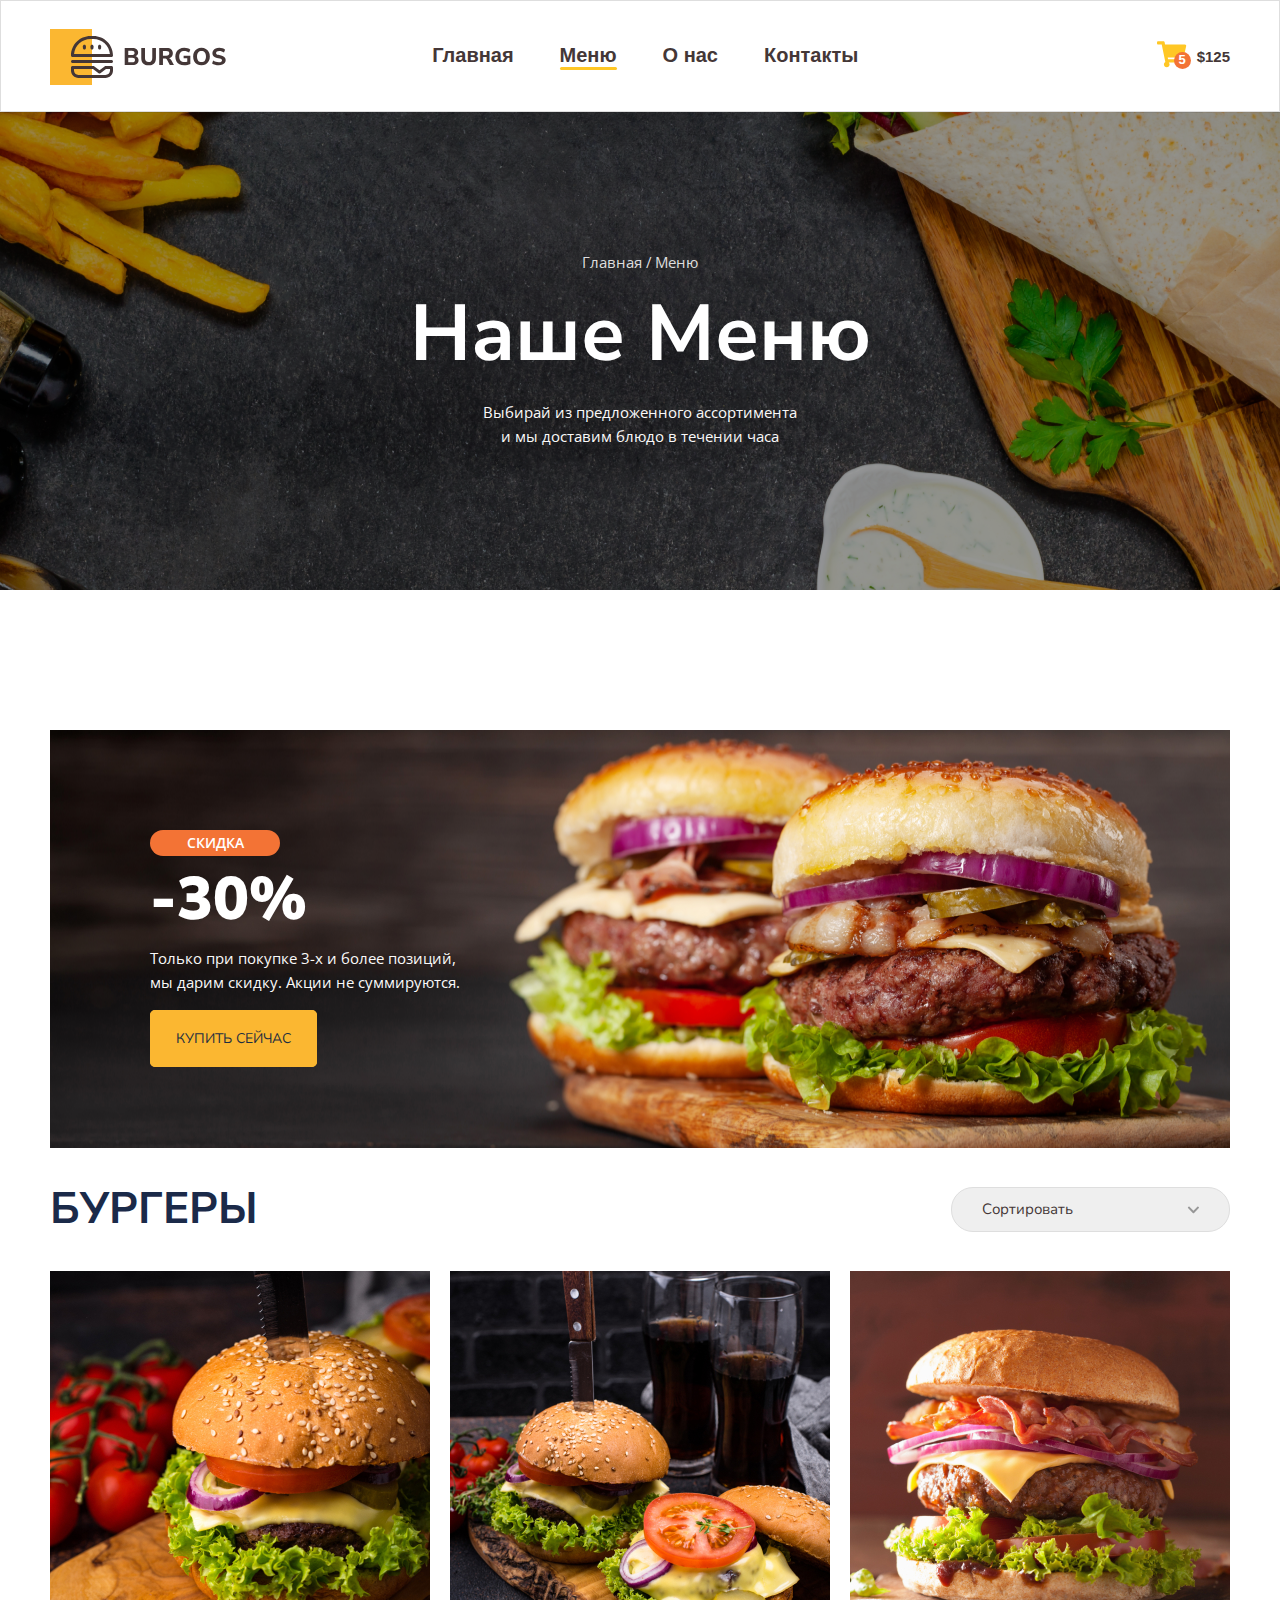
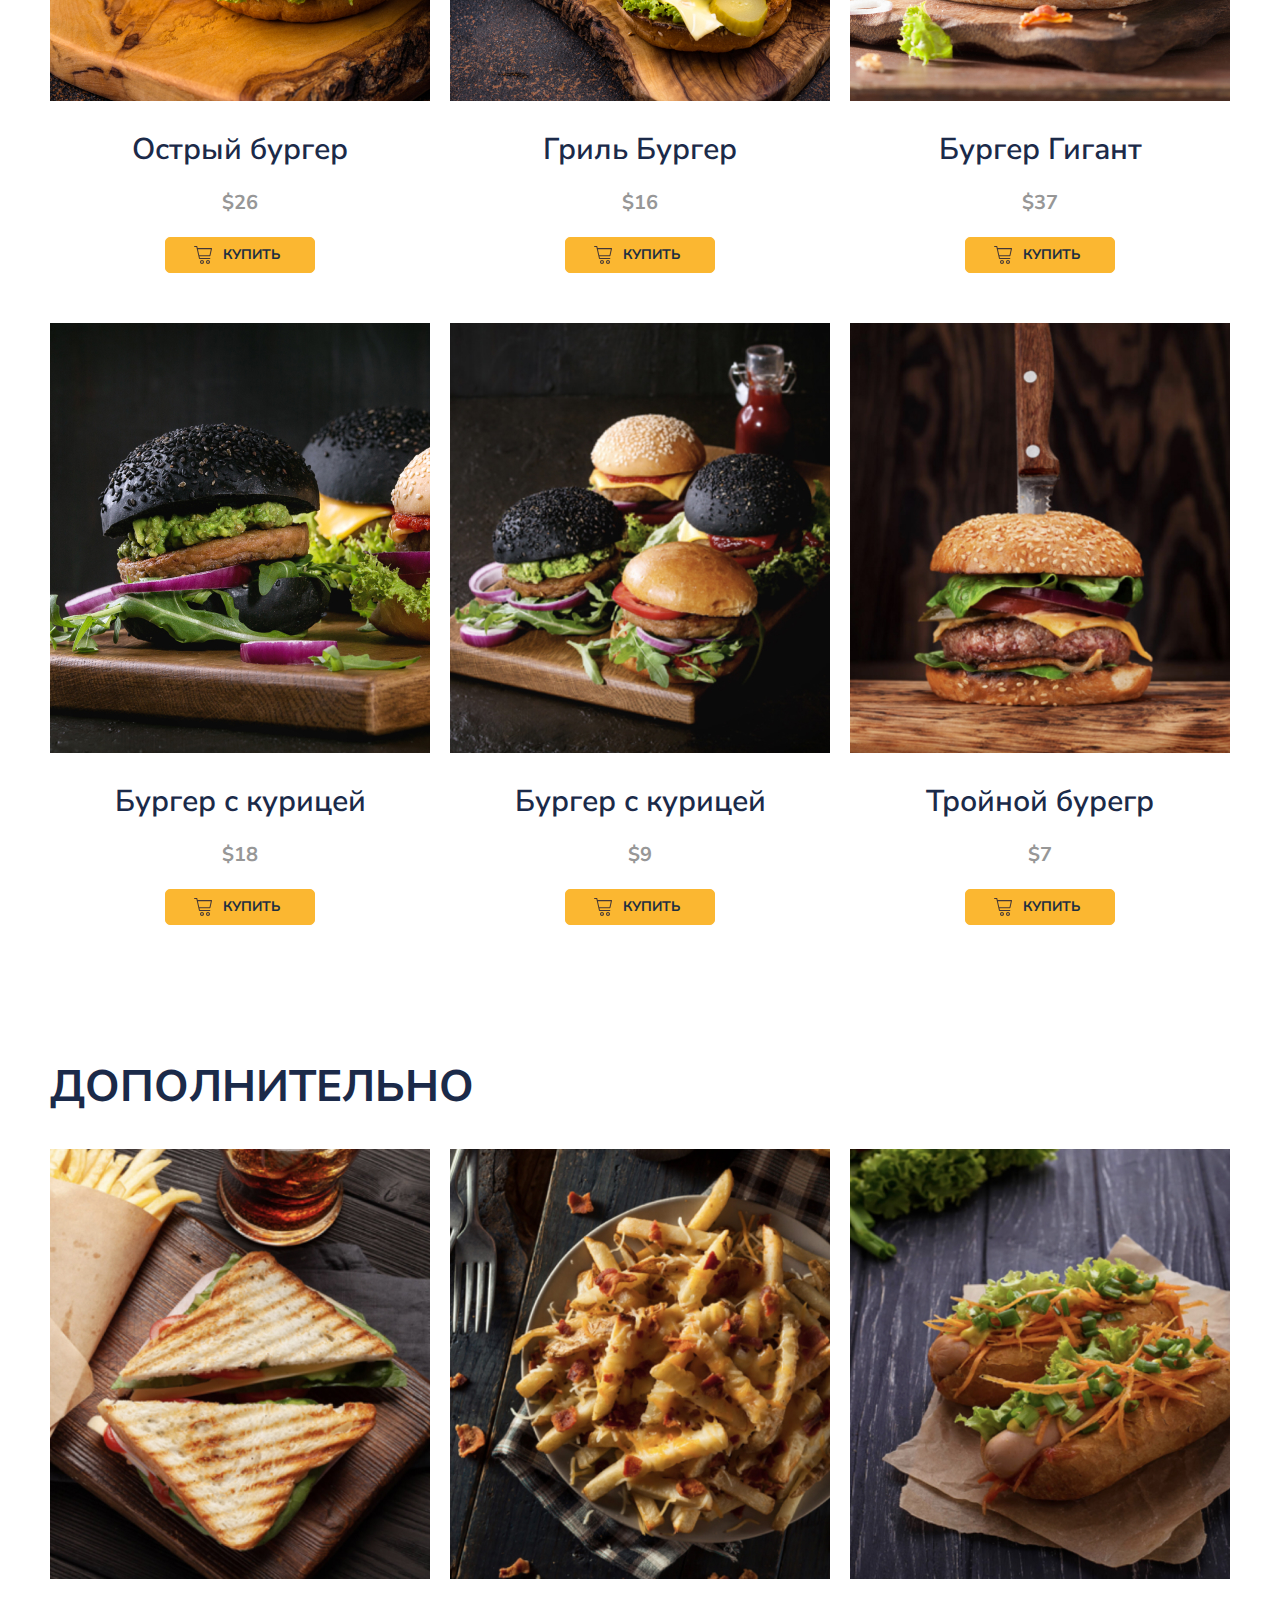
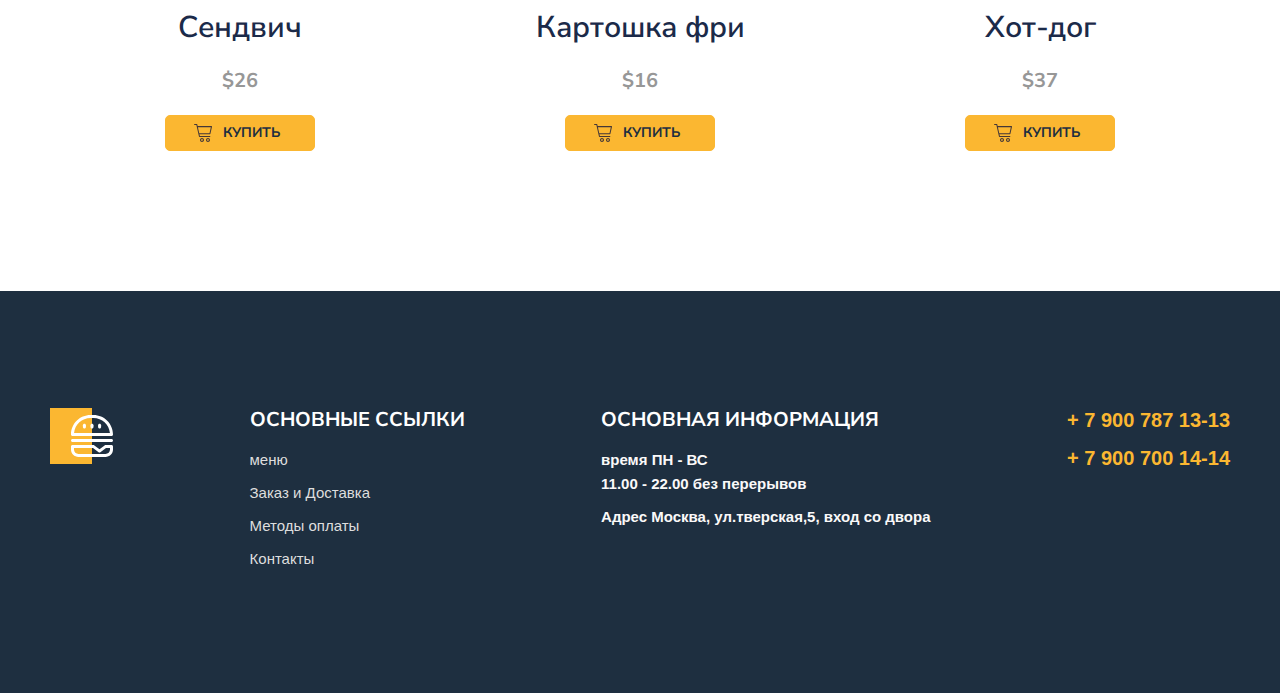
==== menu.html @ 76035679 "main" ====
<!DOCTYPE html>
<html lang="en">
<head>
    <meta charset="UTF-8">
    <meta http-equiv="X-UA-Compatible" content="IE=edge">
    <meta name="viewport" content="width=device-width, initial-scale=1.0">
    <title>Burger</title>
    <link rel="stylesheet" href="<link rel="preconnect" href="https://fonts.googleapis.com">
    <link rel="preconnect" href="https://fonts.gstatic.com" crossorigin>
    <link href="https://fonts.googleapis.com/css2?family=Nunito+Sans:wght@600;700;800;900&family=Open+Sans:wght@400;600;700&display=swap" rel="stylesheet">
    <link rel="stylesheet" href="style/normalize.css">
    <link rel="stylesheet" href="style/style.css">
</head>
<body>
    <header>
        <div class="container">
            <div class="header">
                <div class="header-item">
                    <a href="index.html" class="header-logo"></a>
                    <nav>
                        <ul class="header-nav">
                            <li><a href="index.html">Главная</a></li>
                            <li><a href="#"class="active">Меню</a></li>
                            <li><a href="#">О нас</a></li>
                            <li><a href="#">Контакты</a></li>
                        </ul>
                    </nav>
                </div>
                <button type="button" class="button">
                    <span class="button-item">
                        <img src="images/shopping-cart.svg" alt="Корзина">
                        <span class="button-count">5</span>
                    </span>
                    <span class="button-text">$125</span>
                </button>
            </div>
        </div>
    </header>
    <div class="bg">
        <div class="container">
            <ul class="breadcrumbs">
                <li><a href="index.html">Главная</a></li>
                <li><a href="#">Меню</a></li>
            </ul>
            <h1 class="title">Наше Меню</h1>
            <p class="description">Выбирай из предложенного ассортимента и мы доставим блюдо в течении часа</p>
        </div>
    </div>
    <main>
        <div class="banner">
            <div class="container">
                <div class="banner-box">
                    <h2 class="banner-title">
                        <span>скидка</span>
                        -30%
                    </h2>
                    <p class="banner-text">Только при покупке 3-х и более позиций, мы&nbsp;дарим скидку. Акции не суммируются.</p>
                    <a href="#menuBurger" class="banner-link">купить сейчас</a>
                </div>
            </div>
        </div>
        <section class="menu" id="menuBurger">
            <div class="container">
                <div class="menu-header">
                    <h2 class="menu-title">
                        Бургеры
                    </h2>
                    <select class="menu-select">
                        <option value="">Сортировать</option>
                        <option value="up">По возрастанию</option>
                        <option value="down">По убыванию</option>
                    </select>
                </div>
                <div class="menu-grid">
                    <div class="menu-grid-item">
                        <div class="menu-grid-cover">
                            <img src="images/menu/01.jpg" alt="Острый бургер">
                        </div>
                        <p class="menu-grid-title">Острый бургер</p>
                        <p class="menu-grid-price">$26</p>
                        <button type="button" class="menu-grid-btn">
                            <span class="menu-grid-icon"></span>
                            <a href="#" class="menu-link">купить</a>
                        </button>
                    </div>
                    <div class="menu-grid-item">
                        <div class="menu-grid-cover">
                            <img src="images/menu/02.jpg" alt="Острый бургер">
                        </div>
                        <p class="menu-grid-title">Гриль Бургер</p>
                        <p class="menu-grid-price">$16</p>
                        <button type="button" class="menu-grid-btn">
                            <span class="menu-grid-icon"></span>
                            <a href="#" class="menu-link">купить</a>
                        </button>
                    </div>
                    <div class="menu-grid-item">
                        <div class="menu-grid-cover">
                            <img src="images/menu/03.jpg" alt="Острый бургер">
                        </div>
                        <p class="menu-grid-title">Бургер Гигант</p>
                        <p class="menu-grid-price">$37</p>
                        <button type="button" class="menu-grid-btn">
                            <span class="menu-grid-icon"></span>
                            <a href="#" class="menu-link">купить</a>
                        </button>
                    </div>
                    <div class="menu-grid-item">
                        <div class="menu-grid-cover">
                            <img src="images/menu/04.jpg" alt="Острый бургер">
                        </div>
                        <p class="menu-grid-title">Бургер с курицей</p>
                        <p class="menu-grid-price">$18</p>
                        <button type="button" class="menu-grid-btn">
                            <span class="menu-grid-icon"></span>
                            <a href="#" class="menu-link">купить</a>
                        </button>
                    </div>
                    <div class="menu-grid-item">
                        <div class="menu-grid-cover">
                            <img src="images/menu/05.jpg" alt="Острый бургер">
                        </div>
                        <p class="menu-grid-title">Бургер с курицей</p>
                        <p class="menu-grid-price">$9</p>
                        <button type="button" class="menu-grid-btn">
                            <span class="menu-grid-icon"></span>
                            <a href="#" class="menu-link">купить</a>
                        </button>
                    </div>
                    <div class="menu-grid-item">
                        <div class="menu-grid-cover">
                            <img src="images/menu/06.jpg" alt="Острый бургер">
                        </div>
                        <p class="menu-grid-title">Тройной бурегр</p>
                        <p class="menu-grid-price">$7</p>
                        <button type="button" class="menu-grid-btn">
                            <span class="menu-grid-icon"></span>
                            <a href="#" class="menu-link">купить</a>
                        </button>
                    </div>
                </div>
                <div class="menu-header">
                    <h2 class="menu-title">
                        Дополнительно
                    </h2>
                </div>
                <div class="menu-grid">
                    <div class="menu-grid-item">
                        <div class="menu-grid-cover">
                            <img src="images/menu/07.jpg" alt="Острый бургер">
                        </div>
                        <p class="menu-grid-title">Сендвич</p>
                        <p class="menu-grid-price">$26</p>
                        <button type="button" class="menu-grid-btn">
                            <span class="menu-grid-icon"></span>
                            <a href="#" class="menu-link">купить</a>
                        </button>
                    </div>
                    <div class="menu-grid-item">
                        <div class="menu-grid-cover">
                            <img src="images/menu/08.jpg" alt="Острый бургер">
                        </div>
                        <p class="menu-grid-title">Картошка фри</p>
                        <p class="menu-grid-price">$16</p>
                        <button type="button" class="menu-grid-btn">
                            <span class="menu-grid-icon"></span>
                            <a href="#" class="menu-link">купить</a>
                        </button>
                    </div>
                    <div class="menu-grid-item">
                        <div class="menu-grid-cover">
                            <img src="images/menu/09.jpg" alt="Острый бургер">
                        </div>
                        <p class="menu-grid-title">Хот-дог</p>
                        <p class="menu-grid-price">$37</p>
                        <button type="button" class="menu-grid-btn">
                            <span class="menu-grid-icon"></span>
                            <a href="#" class="menu-link">купить</a>
                        </button>
                    </div>
                </div>
            </div>
        </section>
    </main>
    <div class="footer">
        <div class="container">
            <div class="footer-box">
                <div class="item">
                    <img class="logo" src="images/logo-footer.svg" alt="logo">
                </div>
                <div class="item">
                    <h2>основные ссылки</h2>
                   <ul class="footer-list">
                       <li><a href="menu.html">меню</a></li>
                       <li><a href="#">Заказ и Доставка</a></li>
                       <li><a href="#">Методы оплаты</a></li>
                       <li><a href="#">Контакты</a></li>
                   </ul>
                </div>
                <div class="item">
                    <h2>основная информация</h2>
                    <ul class="footer-list">
                        <li>
                            <span>время</span>
                            ПН - ВС<br>
                            11.00 - 22.00 без перерывов
                        </li>
                        <li>
                            <span>Адрес</span>
                            Москва, ул.тверская,5, вход со двора
                        </li>
                    </ul>
                </div>
                <div class="footer-tel">
                    <ul class="footer-list footer-list-tel">
                        <li>
                            <a href="tel:+79007871313">+ 7 900 787 13-13</a>
                        </li>
                        <li>
                            <a href="tel:+79007001414">+ 7 900 700 14-14</a>
                        </li>
                    </ul>
                </div>
            </div>
            
        </div>
    </div>
    
</body>
</html>
---- style/style.css ----
body{
    font-family: 'Nunito Sans', sans-serif;
}
.container{
    max-width: 1180px;
    margin: 0 auto;
    padding-left: 15px;
    padding-right: 15px;
}
header{
    border: 1px solid #DEDEDE;
}
.header{
    font-family: 'Lato',sans-serif;
    display: flex;
    align-items: center;
    justify-content: space-between;
    padding-top: 26px;
    padding-bottom: 25px;
}
.header-item{
    display: flex;
    align-items: center;
    justify-content: space-between;
    flex-basis: 68.5%;
}
.header-logo{
    display: block;
    background-image:url(../images/Logo.svg);
    width: 176px;
    height: 56px;
    background-repeat: no-repeat;
    background-size: cover;
}
.header-nav{
    list-style-type: none;
    display: flex;
    padding-left: 0;
    gap: 46px;
}
.header-nav a{
    font-weight: 600;
    font-size: 20px;
    line-height: 24px;
    color: #443737;
    text-decoration: none;
}
.header-nav a::after{
    content: '';
    width: 100%;
    height: 3px;
    border-radius: 1.5px;
    background: transparent;
    display: block;
}
.header-nav a.active::after{
    background-color: #FFC725;
}
.button{
    display: flex;
    align-items: center;
    background-color: transparent;
    border: none;
    padding: 0;
    gap: 10px;
    cursor: pointer;
}
.button-item{
    position: relative;
}
.button-count{
    font-weight: 700;
    font-size: 13px;
    color: #FFFFFF;
    background: #f37335;
    border-radius: 100%;
    position: absolute;
    width: 17px;
    height: 17px;
    text-align: center;
    line-height: 1.3;
    bottom: 3px;
    right: -4px;
}
.button-text{
    color: #443737;
    font-weight: 700;
    font-size: 15px;
}
.bg{
    text-align: center;
    color:#FFFFFF;
    background-image: url(../images/bg.png);
    background-size: cover;
    background-position: center center;
    padding: 142px;
    margin-bottom: 140px;
}
.breadcrumbs{
  padding-left: 0;
  margin-top: 0;
  list-style-type: none;
  display: flex;
  justify-content: center;
  gap: 7px;
}
.breadcrumbs a{
    color: #DEDEDE;
    font-size: 15px;
    font-family: 'Open Sans', sans-serif;
    text-decoration: none;
}
.breadcrumbs a:hover{
    color: #FFC725;
}
.breadcrumbs a::before{
    content: '/';
    position: relative;
    left: -3px;
    pointer-events: none;
}
.breadcrumbs a:hover::before{
    color: #DEDEDE;
}
.breadcrumbs li:first-child a::before{
    display: none;
}
.title{
    font-weight: 700;
    font-size: 79px;
    margin-top: 17px;
    margin-bottom: 20px;
}
.description{
    font-family: 'Open Sans', sans-serif;
    font-size: 15px;
    line-height: 1.6;
    color: #FAF9F9;
    max-width: 320px;
    margin: 0 auto;  
}
.banner-box{
    background-image: url(../images/banner.png);
    background-size: cover;
    background-position: center center;
    padding:100px;
}
.banner-title{
    font-weight: 900;
    font-size: 60px;
    color: #FFFFFF;
    margin-top: 0;
    margin-bottom: 12px;
    
}
.banner-title span{
    font-size: 14px;
    font-family: 'Open Sans', sans-serif;
    font-weight: 600;
    text-transform: uppercase;
    background: #F37335;
    border-radius: 14px;
    padding: 5px 17px;
    display: block;
    margin-bottom: 9px;
    text-align: center;
    max-width: 96px;

}
.banner-text{
    font-size: 15px;
    line-height: 1.6;
    color: #FAF9F9;
    margin-top: 0;
    max-width: 353px;
   margin-bottom: 35px;
   font-family: 'Open Sans', sans-serif;
}
.banner-link{
    font-size: 14px;
    padding: 18px 25px;
    text-transform: uppercase;
    text-decoration: none;
    background-color: #FBB731;
    border-radius: 5px;
    color: #1E2F40;
    border: 1px solid #FBB731;
}
.banner-link:hover{
    background-color: transparent;
    color: #FBB731;
}
.menu-header{
    display: flex;
    align-items: center;
    justify-content: space-between;
}
.menu-title{
    font-size: 44px;
    font-weight: 700;
    text-transform: uppercase;
    color: #1B2A49;
}
.menu-select{
    border: 1px solid #DEDEDE;
    padding: 13px 30px;
    border-radius: 22px;
    color: #443737;
    font-size: 15px;
    appearance: none;
    flex-basis: 279px;
    background-image: url(../images/menu/arrow.svg);
    background-size: 12.79px 7.75px;
    background-repeat: no-repeat;
    background-position: 89% center;
}
.menu-grid{
    display: grid;
    grid-template-columns: repeat(3, 1fr);
    gap: 50px 20px;
    margin-bottom: 100px;
}
.menu-grid-cover{
    width: 100%;
    height: 430px;
    position: relative;
    overflow: hidden;
}
.menu-grid-cover img{
    position: absolute;
    left: 50%;
    top: 50%;
    transform: translate(-50%, -50%);
    object-fit: cover;
    width: 100%;
    height: 430px;
    margin-bottom: 20px;
}
.menu-grid-title{
    font-weight: 600;
    font-size: 30px;
    line-height: 38px;
    text-align: center;
    color: #1B2A49;
    margin-bottom: 5px;
}
.menu-grid-price{
    font-weight: 700;
    font-size: 20px;
    line-height: 28px;
    text-align: center;
    color: #979797;
}
.menu-grid-btn{
    display: flex;
    margin: 19px auto 0;
    padding: 8px 28px;
    background: #FBB731;
    border-radius: 5px;
    cursor: pointer;
    gap: 11px;
    border: none;
    justify-content: center;
    border: 1px solid #FBB731;
    transition: 0.2s;
}
.menu-grid-btn:hover{
    background-color:#F37335;
}
.menu-grid-icon{
    display: block;
    background-image: url(../images/menu/basket.svg);
    background-repeat: no-repeat;
    background-size: cover;
    width: 18px;
    height: 18px;
}
.menu-link{/*а был меню грид текст*/
    font-weight: 700;
    font-size: 14px;
    line-height: 18px;
    text-align: center;
    text-transform: uppercase;
    color: #1E2F40;
    margin-right: 6px;
    text-decoration: none;
}

.footer{
    background: #1E2F40;
    color: #FAF9F9;
    padding-top: 117px;
    padding-bottom: 106px;
    margin-top: 140px;  
}
.footer-box{
    display: flex;
    justify-content: space-between;
}
.logo{
    width: 63px;
    height: 56px;
}
.item h2{
    font-weight: 700;
    font-size: 20px;
    text-transform: uppercase;
    color: #FFFFFF;
    margin-top: 0;
}
.item ul,
.tel ul{
    list-style-type: none;
}
.footer-list li{
    margin-bottom: 9px;
    font-family: 'Lato',sans-serif;
    font-size: 15px;
    font-weight: 700;
    line-height: 24px;
    color: #FAF9F9;
}
.footer-list a{
    color:#DEDEDE;;
    text-decoration: none;
    font-weight: 400;
}
.footer-list a:hover{
    background-color: transparent;
    color: white;
}
.-footer-item span{
    color: #DEDEDE;
    display: block;
    font-weight: 400;
    margin-bottom: 2px;
}
.footer-list-tel{
    margin-top: 0;
}
.footer-list-tel li{
    margin-bottom: 12px;
}
.footer-list-tel a{
    font-weight: 900;
    font-size: 20px;
    color:#FBB731;
}
.footer-list-tel a:hover{
    background-color: transparent;
    color:yellow;
}
.footer-list{
    padding: 0;
    list-style-type: none;
}
/* style INDEX*/
.main{
    background: linear-gradient(180deg, #0C4C7B -100%, #1E2F40 100%);
}
.wrapper{
    max-width: 1180px;
    margin: 0 auto;
    display: flex;
    justify-content: space-between;
}
.content{
    color: #FAF9F9;
    flex: 0 0 580px;
    padding-top: 170px;
    padding-bottom: 170px;
}
.content-title {
    font-size: 120px;
    font-weight: 800;
    text-transform: uppercase;
    line-height: 120px;
    margin-bottom: 40px;
}
.content-title span{
    color: #FBB731;
    font-size: 30px;
    font-weight: 700;
    line-height: 38px;
    display: block;
    margin-bottom: 10px;
}
.content-text{
    font-family: 'Lato', sans-serif;
    font-size: 19px;
    line-height: 1.4;
    margin-bottom: 42px;
}
.main a,
.promo a{
    color:#1E2F40;
    background-color: #FBB731;
    border-radius: 5px;
    text-decoration: none;
    padding: 20px 45px;
    display: inline-block;
    text-transform: uppercase;
    font-style: 14px;
    font-weight: 700;
}
.visual{
    flex-grow: 1;
    display: flex;
    justify-content: flex-end;
    position: relative;

}
.visual-bg{
    width: 432px;
    height: 100%;
    background: linear-gradient(2.42deg, #F37335 -19.6%, #FBB731 100.79%, #FDC830 100.79%);
}
.main img{
    width: 829px;
    position: absolute;
    right: -168px;
}
.promo{
    padding-top: 186px;
    padding-bottom: 185px;
}
.promo-left,
.promo-right{
    flex: 0 0 49%;
    box-sizing: border-box;
    background-repeat: no-repeat;
    background-size: cover;
    background-position: center;
}
.promo-left{
    background-image: url(../images/burger-left.png);
    padding: 116px 50px;
}
.sale{
    font-size: 14px;
    line-height: 18px;
    text-transform: uppercase;
    color: #FFFFFF;
    background: #F37335;
    border-radius: 14px;
    width: 101px;
    text-align: center;
    margin-bottom: 8px;
    margin-top: 0;
}
.cost{
    font-weight: 900;
    font-size: 60px;
    line-height: 76px;
    text-transform: uppercase;
    color: #FFFFFF;
    margin-bottom: 8px;
    margin-top: 0;
}
.promo-deskription{
    font-family: 'Open Sans' sans-serif;
    font-size: 15px;
    line-height: 24px;
    color: #FAF9F9;
    margin-top: 0;
}
.promo-right{
    background-image: url(../images/burger-right.png);
    padding: 102px 50px;
}
.free{
    font-size: 44px;
    line-height: 56px;
    color: #FFFFFF;
    margin-bottom: 10px;
    margin-top: 0;
}
.deskription-right{
    font-size: 15px;
    line-height: 24px;
    color: #FAF9F9;
    width: 299px;
    height: 48px;
    padding-top: 20px;

}
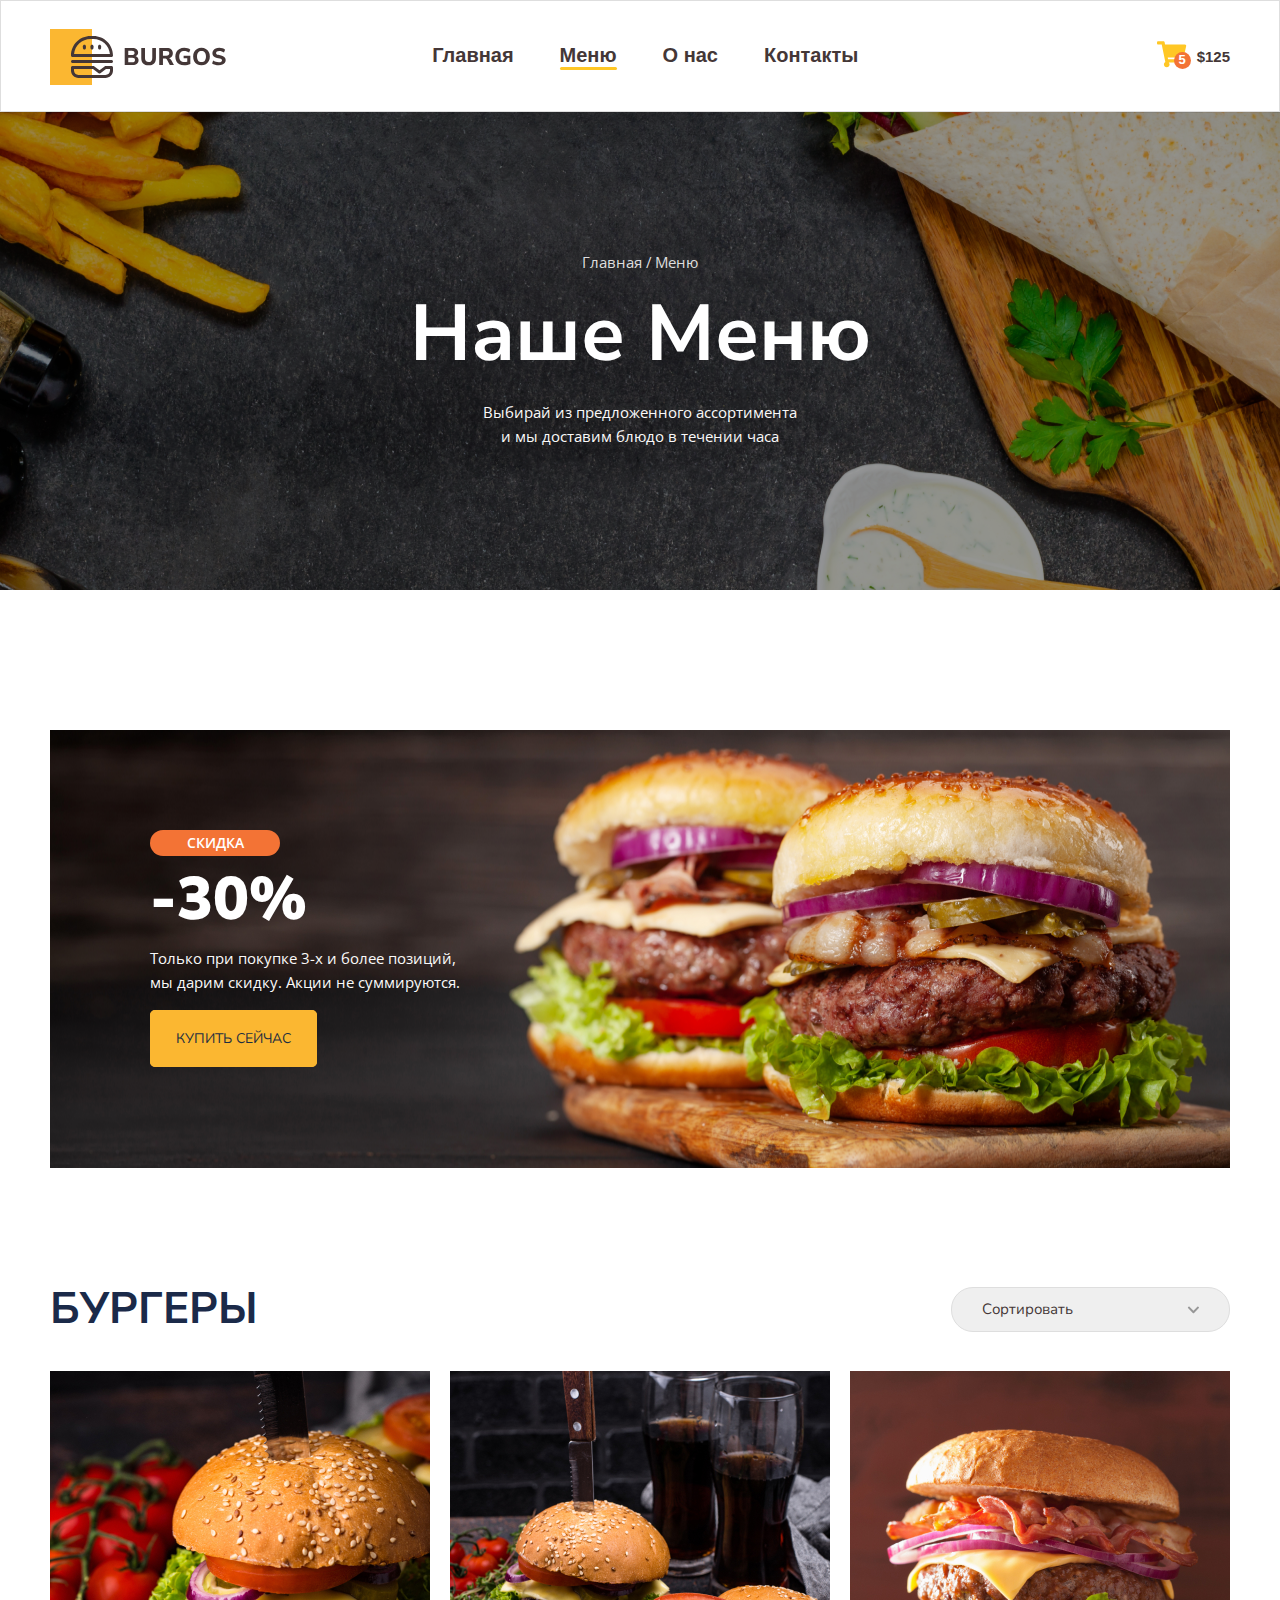
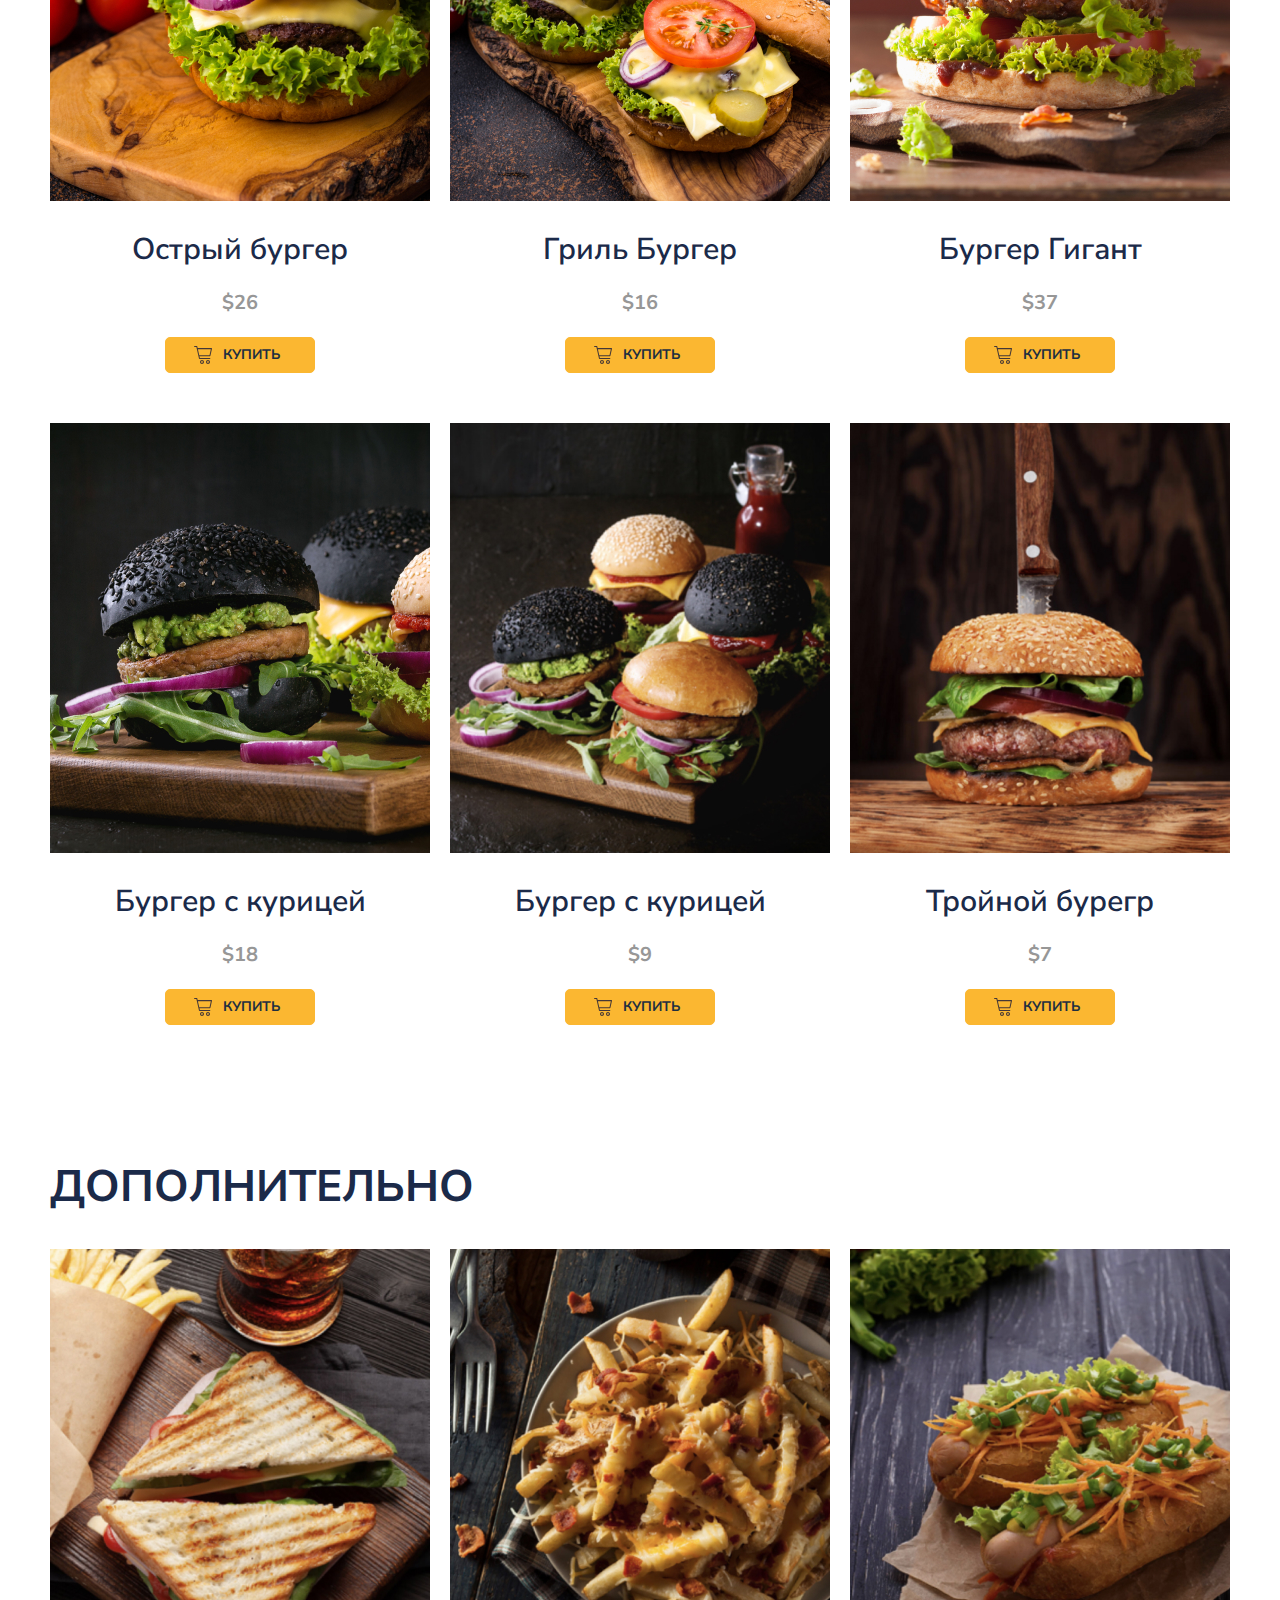
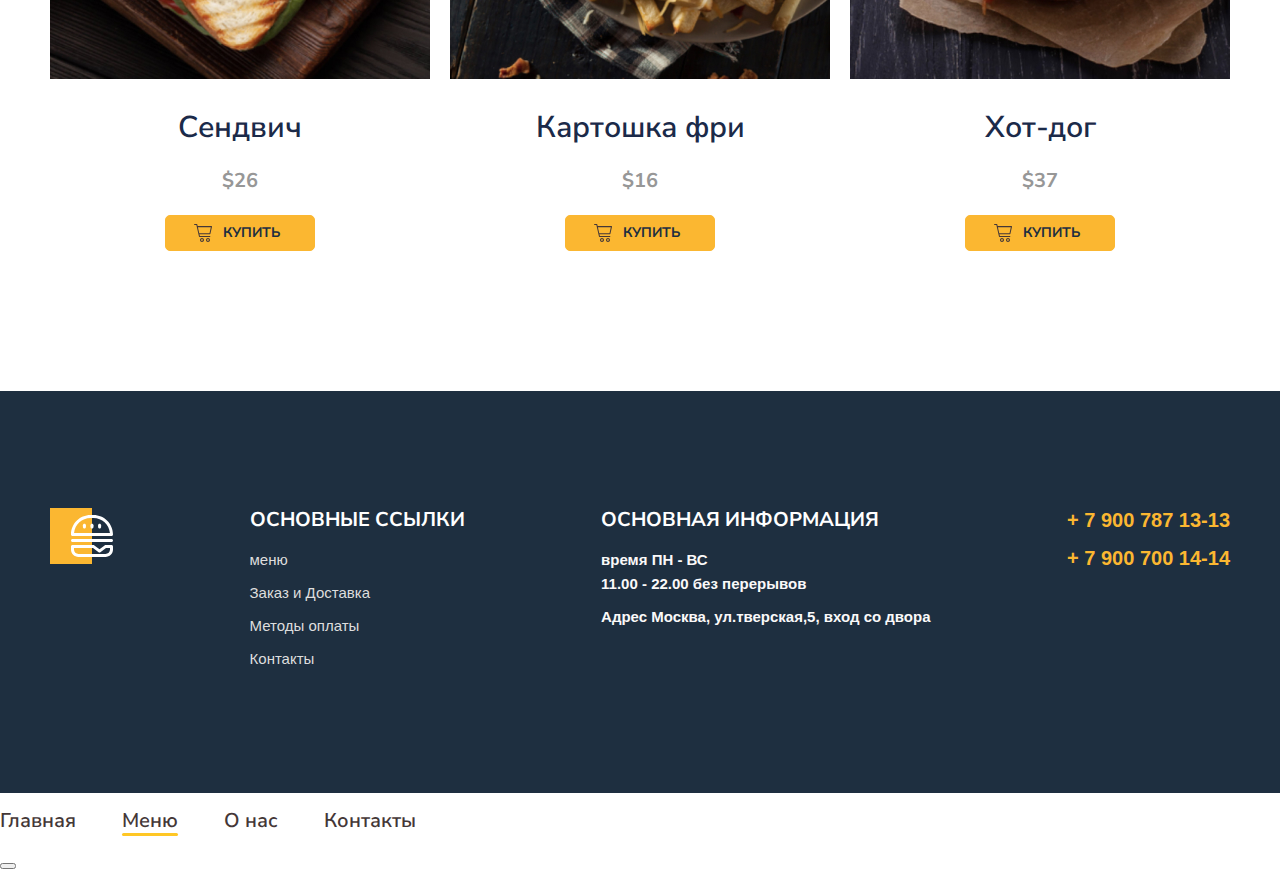
==== commit b2adfe19: "add style" ====
--- a/menu.html
+++ b/menu.html
@@ -12,9 +12,12 @@
     <link rel="stylesheet" href="style/style.css">
 </head>
 <body>
-    <header>
+    <header id="#headerTop">
         <div class="container">
             <div class="header">
+                <div class="header-burger">
+                    <button class="burger" onclick="openModal()"></button>
+                </div>
                 <div class="header-item">
                     <a href="index.html" class="header-logo"></a>
                     <nav>
@@ -139,6 +142,10 @@
                         </button>
                     </div>
                 </div>
+            </div>
+        </section>
+        <section class="menu menu-other">
+            <div class="container">
                 <div class="menu-header">
                     <h2 class="menu-title">
                         Дополнительно
@@ -196,6 +203,14 @@
                        <li><a href="#">Методы оплаты</a></li>
                        <li><a href="#">Контакты</a></li>
                    </ul>
+                   <ul class="footer-list footer-list-tel">
+                        <li>
+                            <a href="tel:+79007871313">+ 7 900 787 13-13</a>
+                        </li>
+                        <li>
+                            <a href="tel:+79007001414">+ 7 900 700 14-14</a>
+                        </li>
+                    </ul>
                 </div>
                 <div class="item">
                     <h2>основная информация</h2>
@@ -225,6 +240,64 @@
             
         </div>
     </div>
-    
+    <a href="#headerTop" class="button-up hidden" id="btnUp">Наверх</a>
+    <div id="modal" class="modal">
+        <ul class="header-nav">
+            <li><a href="index.html">Главная</a></li>
+            <li><a href="#"class="active">Меню</a></li>
+            <li><a href="#">О нас</a></li>
+            <li><a href="#">Контакты</a></li>
+        </ul>
+        <button class="burger-close" onclick="closeModal()"></button>
+    </div>
+    <script>
+        //Smoth scroll
+        const links = document.querySelectorAll(".banner-link");
+
+            for (const link of links) {
+            link.addEventListener("click", clickHandler);
+            }
+
+            function clickHandler(e) {
+                e.preventDefault();
+                const href = this.getAttribute("href");
+
+            document.querySelector(href).scrollIntoView({
+                behavior: "smooth"
+            });
+            }
+            //Button UP
+        window.onscroll = function(){scrollFunction()};
+
+                const upbuttons = document.querySelectorAll(".button-up");
+
+                for (const upbutton of upbuttons) {
+                upbutton.addEventListener("click", clickHandler);
+            }
+
+                function clickHandler(e) {
+                e.preventDefault();
+                const href = this.getAttribute("href");
+
+                document.querySelector(href).scrollIntoView({
+                behavior: "smooth"
+            });
+            }
+
+                function scrollFunction(){
+                if ( document.body.scrollTop > 1000 || document.documentElement.scrollTop > 1000){
+               document.getElementById('btnUp').className = 'button-up visible';
+           } else {
+               document.getElementById('btnUp').className = 'button-up hidden';
+           }
+            }
+            function openModal() {
+           document.getElementById("modal").style.top = "0px";
+       }
+
+            function closeModal() {
+           document.getElementById("modal").style.top = "-400px";
+       }
+    </script>
 </body>
 </html>--- a/style/style.css
+++ b/style/style.css
@@ -9,6 +9,16 @@
 }
 header{
     border: 1px solid #DEDEDE;
+}
+.burger {
+    width: 34px;
+    height: 22px;
+    background-color: transparent;
+    background-image: url(../images/Menu.svg);
+    background-repeat: no-repeat;
+    background-size: contain;
+    border: none;
+    cursor: pointer;
 }
 .header{
     font-family: 'Lato',sans-serif;
@@ -141,9 +151,11 @@
 }
 .banner-box{
     background-image: url(../images/banner.png);
+    background-repeat: no-repeat;
     background-size: cover;
-    background-position: center center;
-    padding:100px;
+    background-position: 0 center;
+    padding:100px 100px 120px;
+    margin-bottom: 80px;
 }
 .banner-title{
     font-weight: 900;
@@ -185,6 +197,7 @@
     border-radius: 5px;
     color: #1E2F40;
     border: 1px solid #FBB731;
+    transition: 0.2s;
 }
 .banner-link:hover{
     background-color: transparent;
@@ -354,6 +367,29 @@
     padding: 0;
     list-style-type: none;
 }
+.button-up{
+    background-color: #FBB731;
+    font-weight: 700;
+    font-size: 14px;
+    text-transform: uppercase;
+    color: #1E2F40;
+    text-decoration: none;
+    padding: 5px 20px;
+    position: fixed;
+    bottom: 20px;
+    right: 20px;
+    border-radius: 5px;
+    transition: 1s;
+}
+.button-up:hover{
+    background-color: #f37335;
+}
+.button-up.hidden{
+    opacity: 0;
+}
+.button-up.visible{
+    opacity: 1;
+}
 /* style INDEX*/
 .main{
     background: linear-gradient(180deg, #0C4C7B -100%, #1E2F40 100%);
@@ -484,3 +520,212 @@
     padding-top: 20px;
 
 }
+/* Responsive*/
+@media (min-width:1001px){
+    .footer-list + .footer-list-tel{
+        display: none;
+    }
+}
+@media (min-width:766px){
+    .header-burger{
+        display: none;
+    }
+}
+
+@media (max-width:1000px){
+    .container{
+        max-width: 738px;
+    }
+    .header-logo{
+        width: 150px;
+        height: 48px;
+        background-size: contain;
+    }
+    .header-nav{
+        gap: 22px;
+    }
+    .header-item{
+        flex-basis: 75.5%;
+    }
+    .bg{
+        margin-bottom: 72px;
+    }
+    .banner-box{
+        background-position: -80px center;
+        padding: 100px 40px 120px;
+    }
+    .menu-grid{
+        grid-template-columns: repeat(2, 1fr);
+        gap: 50px 15px;
+    }
+    .menu-other{
+        overflow: hidden;
+        height: 558px;
+    }
+    .menu-other .menu-grid{
+        display: flex;
+        width: auto;
+        height: 424px;
+        overflow-x: scroll;
+        overflow-y: hidden;
+        padding-bottom: 50px;
+    }
+    .menu-other .menu-grid-item{
+        flex: 0 0 281px;
+    }
+    .menu-other .menu-grid-cover
+    .menu-other .menu-grid-cover img{
+        height: 320px;
+    }
+    .footer-tel{
+        display: none;
+    }
+    .footer-list + .footer-list-tel{
+        display: block;
+    }
+}
+@media (max-width:765px){
+    .nav{
+        display: none;
+    }
+    .header{
+        gap: 21px;
+    }
+}
+@media (max-width:567px){
+    .breadcrumbs a{
+        font-size: 14px;
+    }
+    .title{
+        font-size: 38px;
+    }
+    .description{
+        font-size: 12px;
+    }
+    .bg{
+        padding: 55px;
+    }
+    .banner-box{
+        background-position: 17% center;
+        padding: 35px 24px 54px;
+    }
+}
+
+@media (max-width:360px){
+    .header-logo{
+        width: 116px;
+        height: 37px;
+        background-size: contain;
+    }
+}
+@media (max-width:320px){
+    .header-nav{
+        display: none;
+        list-style-type: none;
+        display: flex;
+        padding-left: 0;
+        gap: 46px;
+    }
+    .header-burger{
+        display: block;
+    }
+    .burger {
+        width: 34px;
+        height: 22px;
+        background-color: transparent;
+        background-image: url(../images/Menu.svg);
+        background-repeat: no-repeat;
+        background-size: contain;
+        border: none;
+        cursor: pointer;
+    }
+    #modal {
+        max-width: 500px;
+        background-color: #fff8dc;
+        text-align: center;
+        position: absolute;
+        top: -400px;
+        left: 0;
+        right: 0;
+        margin: 20px auto 0;
+        transition: 0.5s;
+        padding: 40px 30px;
+        box-sizing: border-box;
+    }
+    #modal .header-nav {
+        flex-direction: column;
+        max-width: 300px;
+        margin: 0 auto;
+        align-items: center;
+    }
+    .burger-close {
+        width: 22px;
+        height: 22px;
+        background-color: transparent;
+        background-image: url(../images/close\ 1.svg);
+        background-repeat: no-repeat;
+        background-size: contain;
+        border: none;
+        cursor: pointer;
+        position: absolute;
+        top: 20px;
+        right: 20px;
+    }
+    .banner-box{
+        background-position: 25% center;
+    }
+    .bg{
+        background-size: cover;
+        background-position: 25% center;
+    }
+    .description{
+        margin-left: -47px;
+        width: 277px;
+    }
+    .menu-select {
+        padding: 8px 12px;
+        max-width: 136px;
+    }
+    .menu-grid-cover {
+        width: 100%;
+        height: 180px;
+    }
+    .menu-other {
+        overflow: hidden;
+        height: 426px;
+    }
+    .menu-grid-title {
+        font-size: 13px;
+        line-height: 20px;
+        text-align: center;
+    }
+    .menu-grid-price {
+        font-size: 16px;
+        line-height: 28px;
+        text-align: center;
+    }
+    .menu-grid-btn {
+     width: 129px;
+    }
+    .menu-title {
+        text-transform: uppercase;
+        color: #1B2A49;
+        font-size: 27px;
+        line-height: 56px;
+    }
+    .footer-list + .footer-list-tel{
+        display: none;
+    }
+    .footer-box {
+      display: grid;
+    }
+    .item h2 {
+        font-size: 18px;
+        margin-top: 41px;
+    }
+    .footer-tel{
+        display: block;
+        text-align: right;
+        margin-top: -480px;
+    }
+}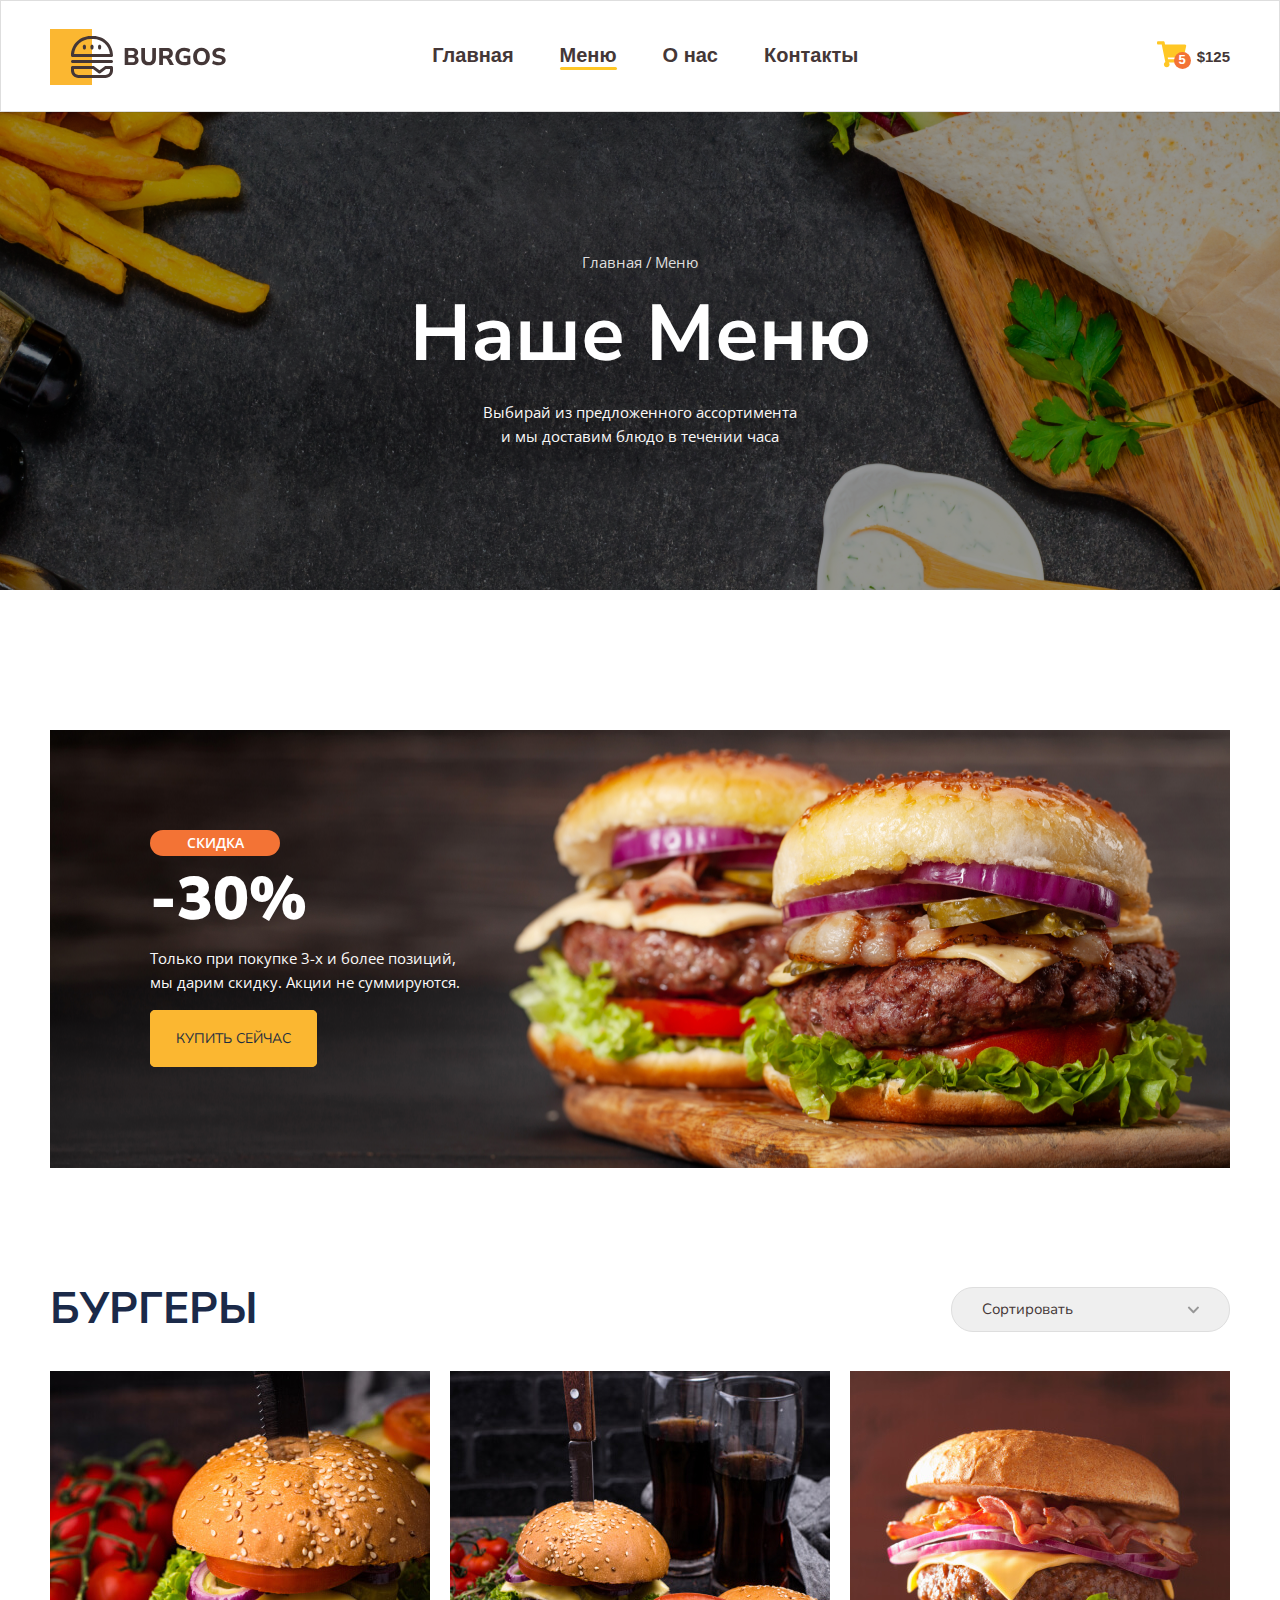
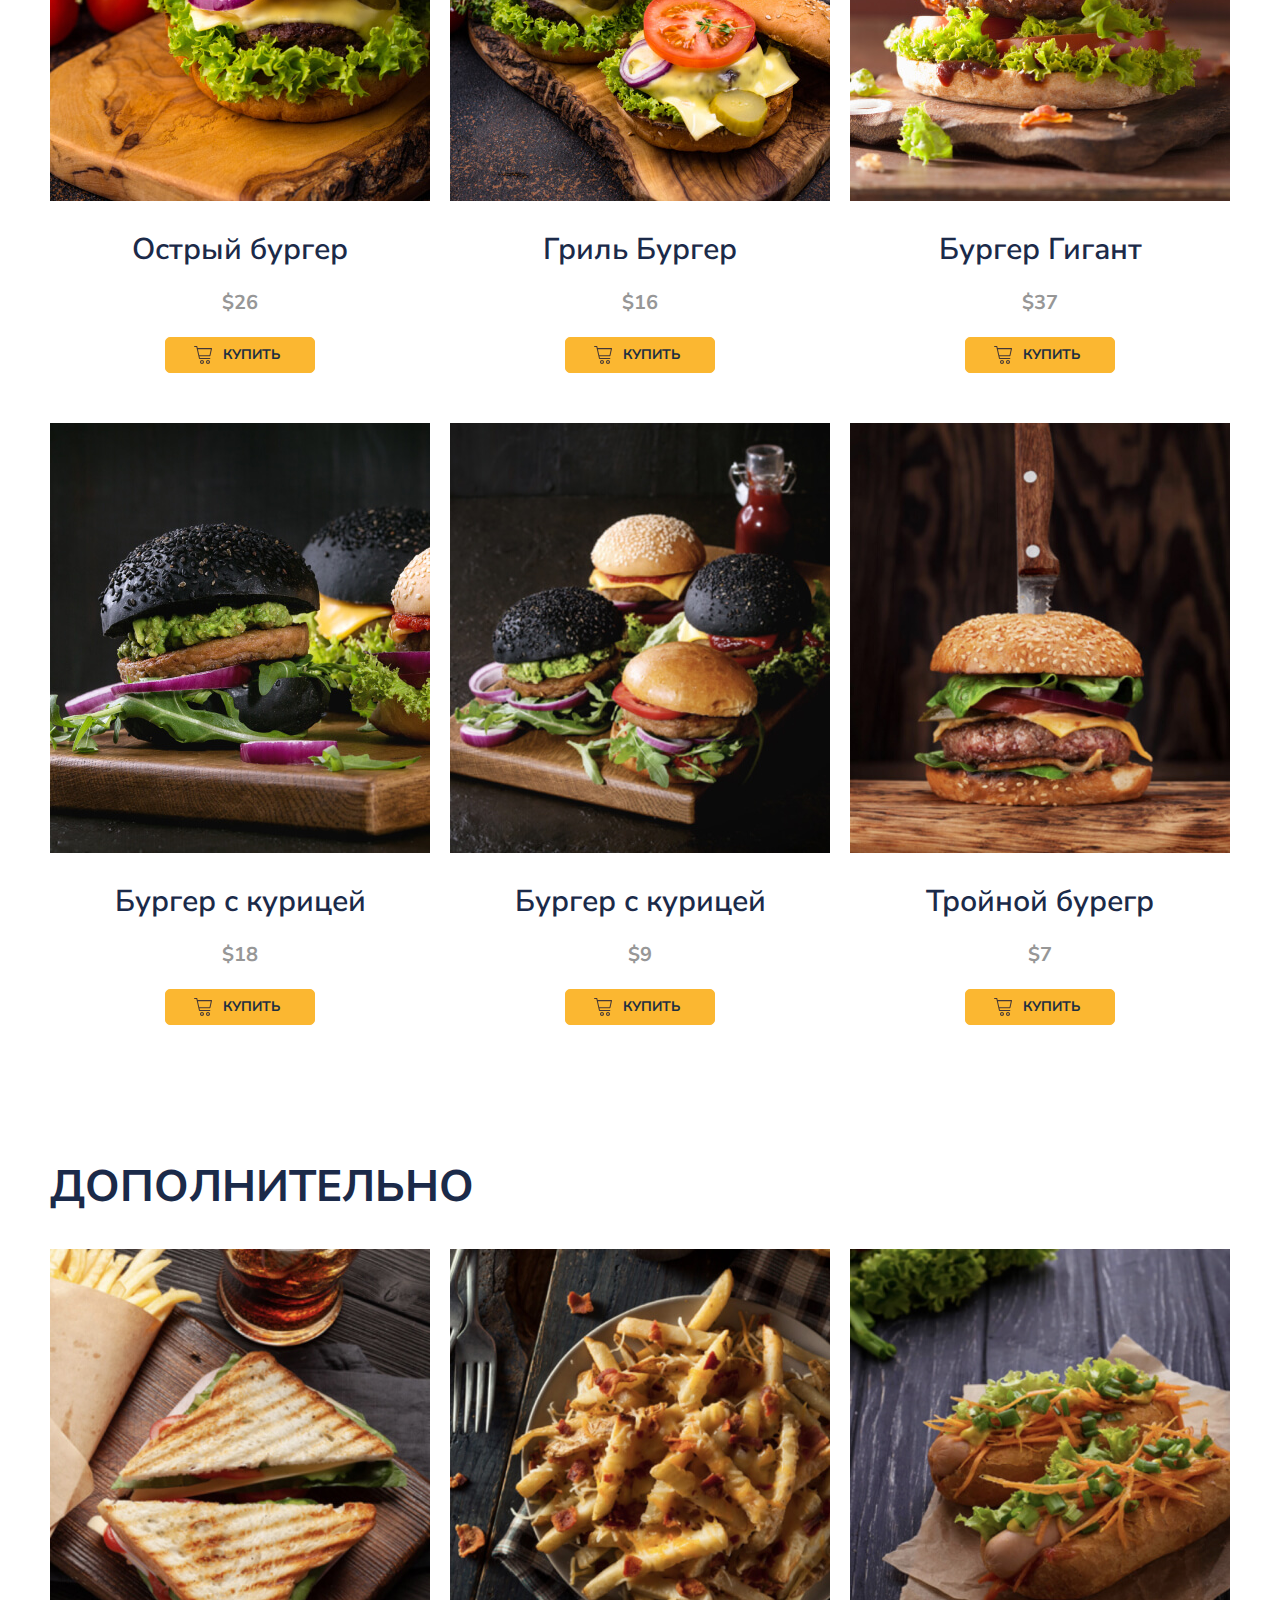
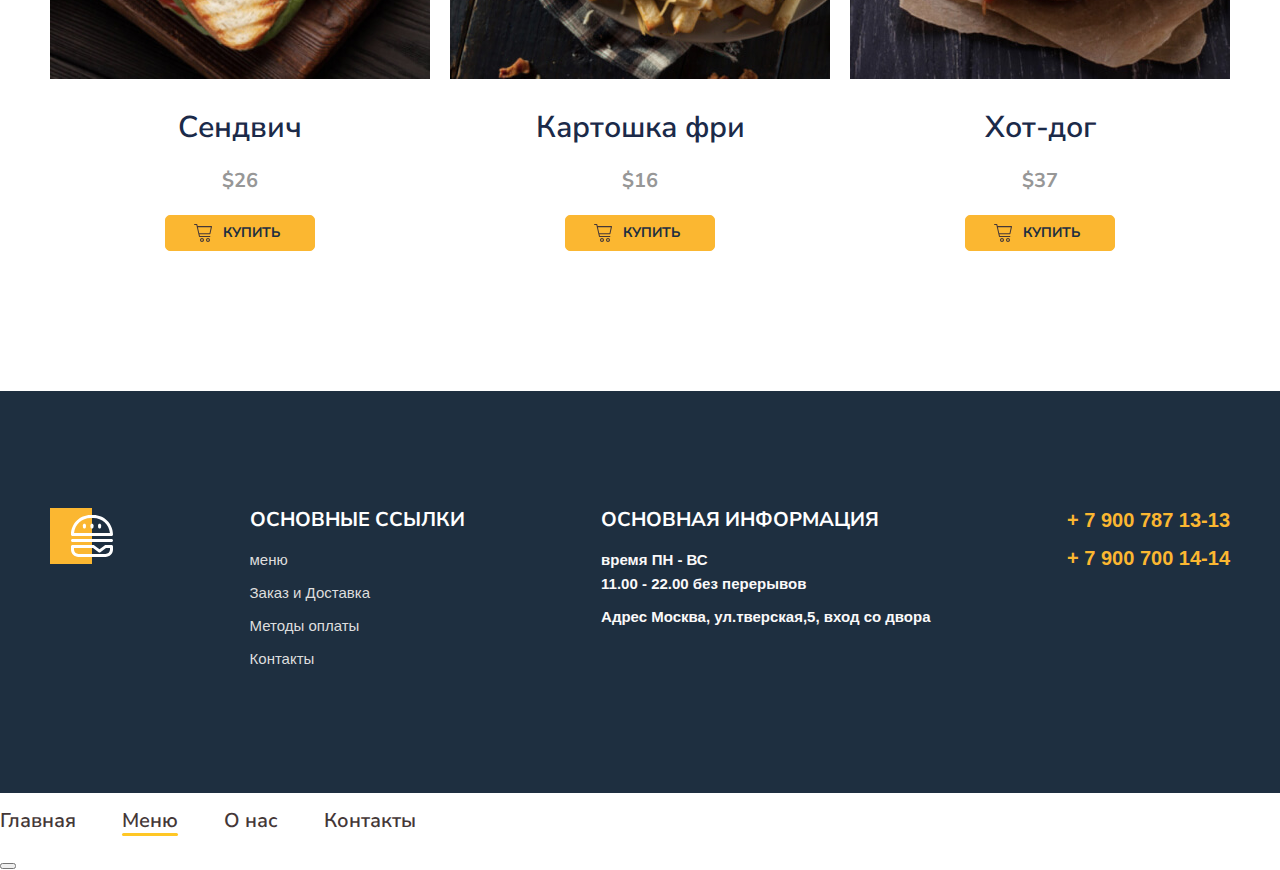
==== commit 2c088c7e: "add" ====
--- a/menu.html
+++ b/menu.html
@@ -10,6 +10,12 @@
     <link href="https://fonts.googleapis.com/css2?family=Nunito+Sans:wght@600;700;800;900&family=Open+Sans:wght@400;600;700&display=swap" rel="stylesheet">
     <link rel="stylesheet" href="style/normalize.css">
     <link rel="stylesheet" href="style/style.css">
+    <link rel="apple-touch-icon" sizes="180x180" href="images/favicon/apple-touch-icon.png">
+    <link rel="icon" type="image/png" sizes="32x32" href="images/favicon/favicon-32x32.png">
+    <link rel="icon" type="image/png" sizes="16x16" href="images/favicon/favicon-16x16.png">
+    <link rel="mask-icon" href="images/favicon/safari-pinned-tab.svg" color="#5bbad5">
+    <meta name="msapplication-TileColor" content="#da532c">
+    <meta name="theme-color" content="#ffffff">
 </head>
 <body>
     <header id="#headerTop">
--- a/style/style.css
+++ b/style/style.css
@@ -220,7 +220,9 @@
     border-radius: 22px;
     color: #443737;
     font-size: 15px;
-    appearance: none;
+    -webkit-appearance: none;
+       -moz-appearance: none;
+            appearance: none;
     flex-basis: 279px;
     background-image: url(../images/menu/arrow.svg);
     background-size: 12.79px 7.75px;
@@ -244,7 +246,8 @@
     left: 50%;
     top: 50%;
     transform: translate(-50%, -50%);
-    object-fit: cover;
+    -o-object-fit: cover;
+       object-fit: cover;
     width: 100%;
     height: 430px;
     margin-bottom: 20px;
